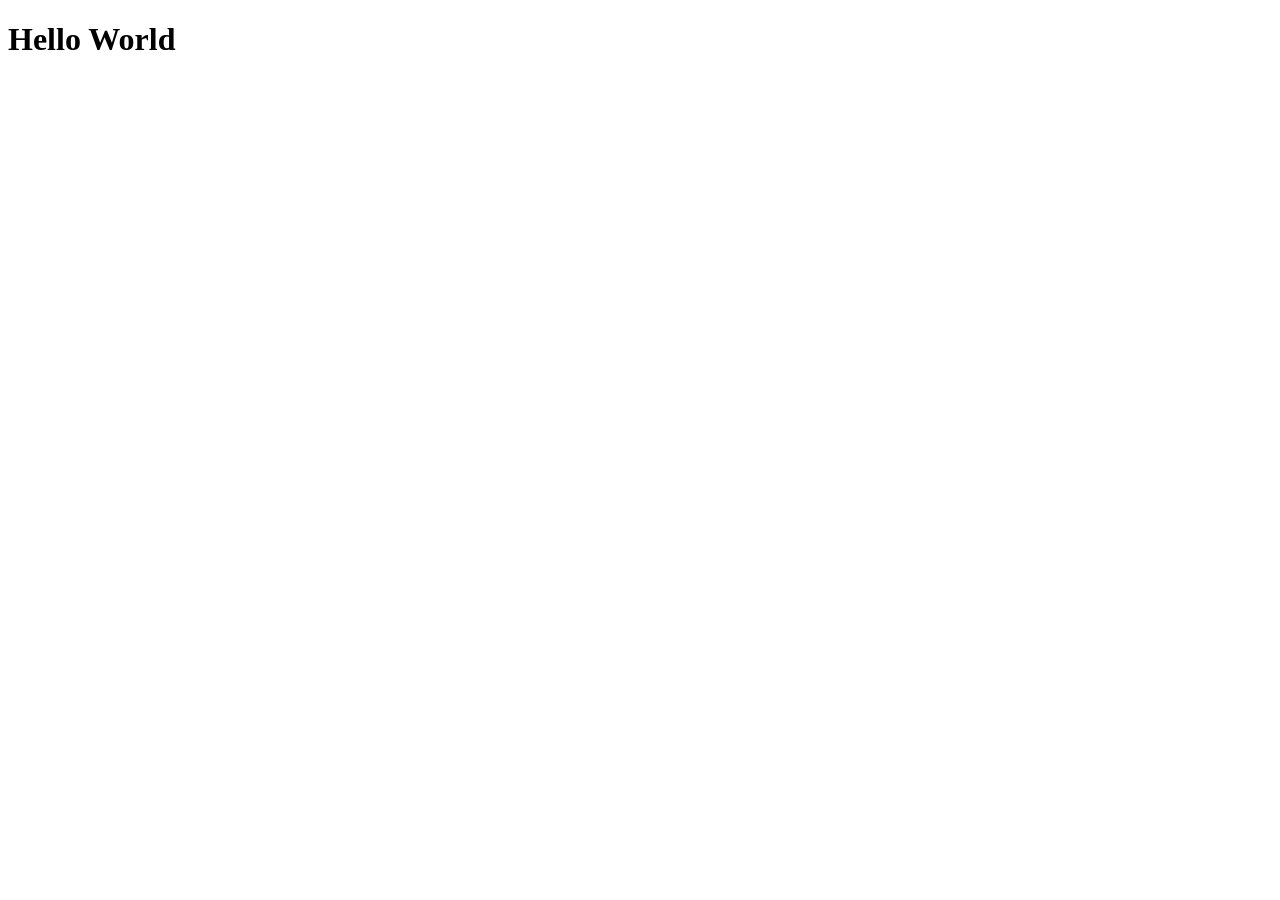
==== index.html @ f977ec52 "init" ====
<!DOCTYPE html>
<html lang="zh-CN">
<head>
    <meta charset="UTF-8">
    <meta name="viewport" content="width=device-width, initial-scale=1.0">
    <title>Document</title>
</head>
<body>
    <h1>Hello World</h1>
</body>
</html>
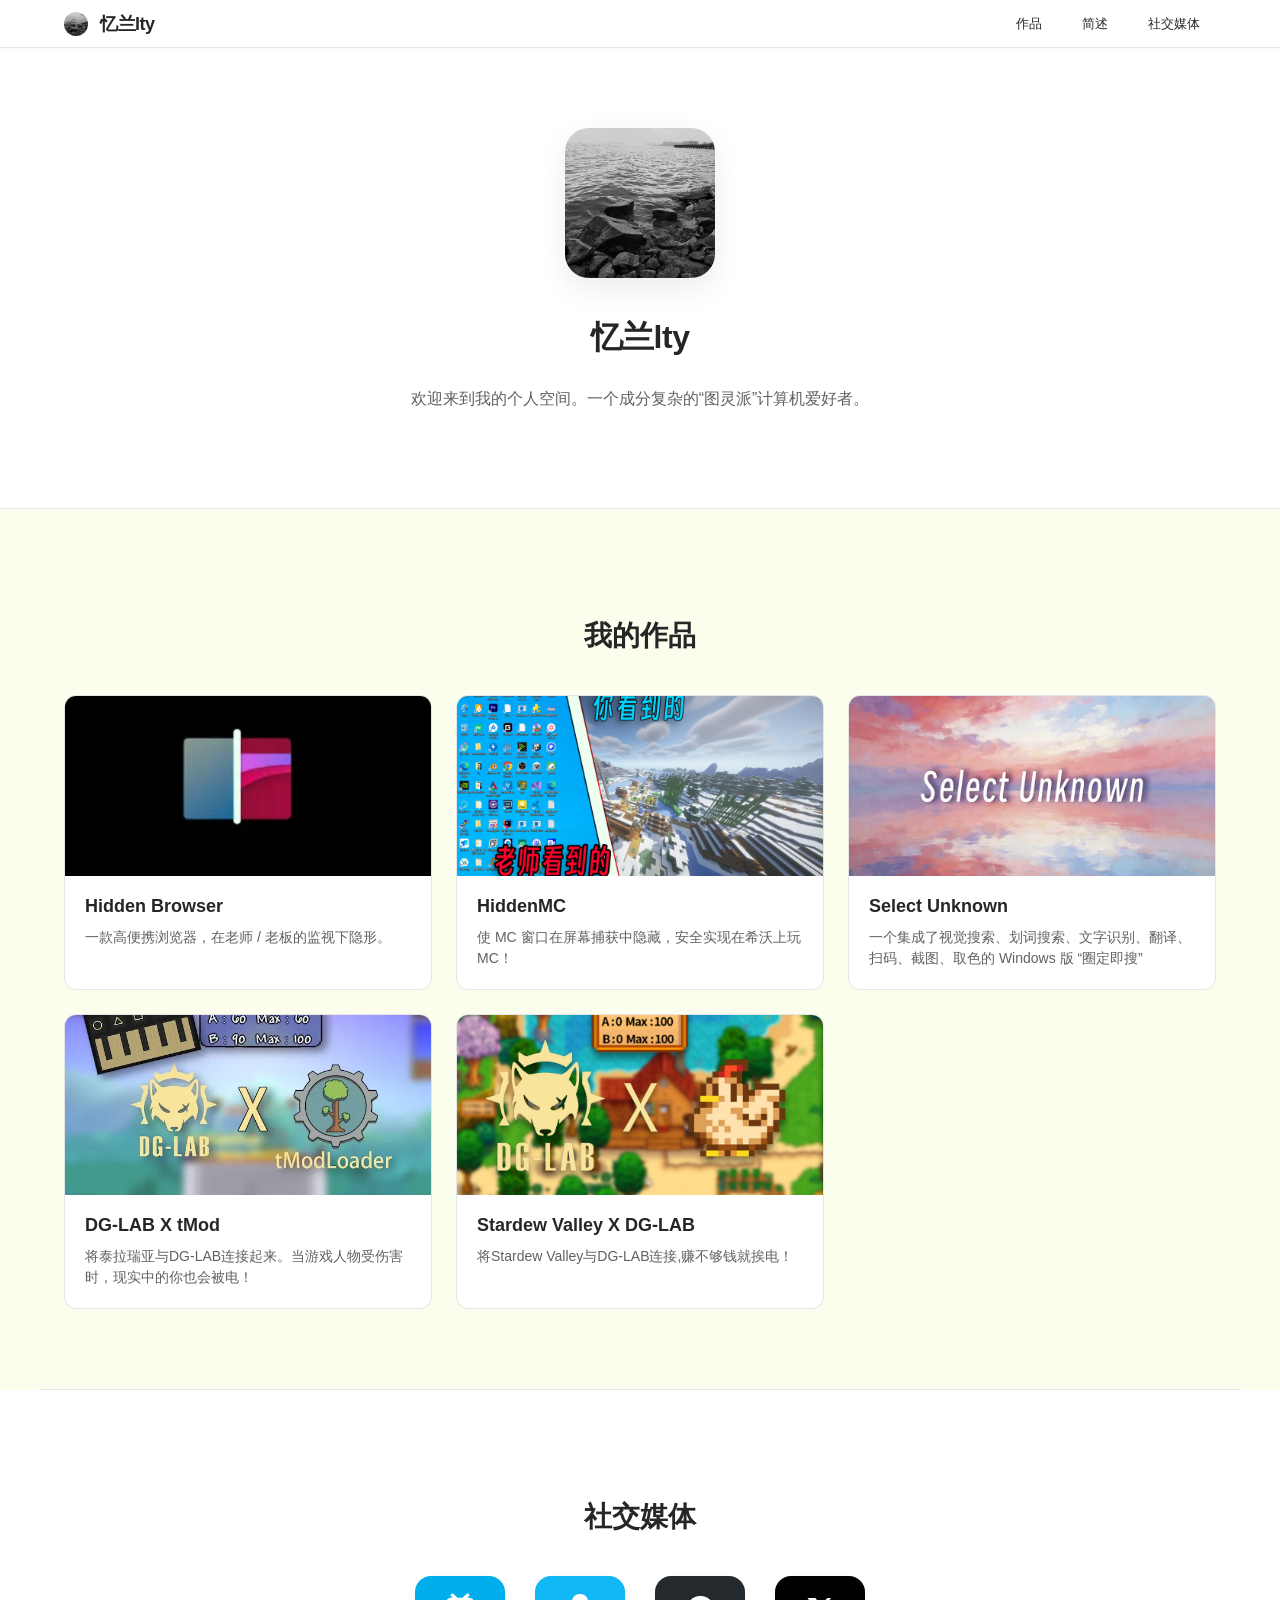
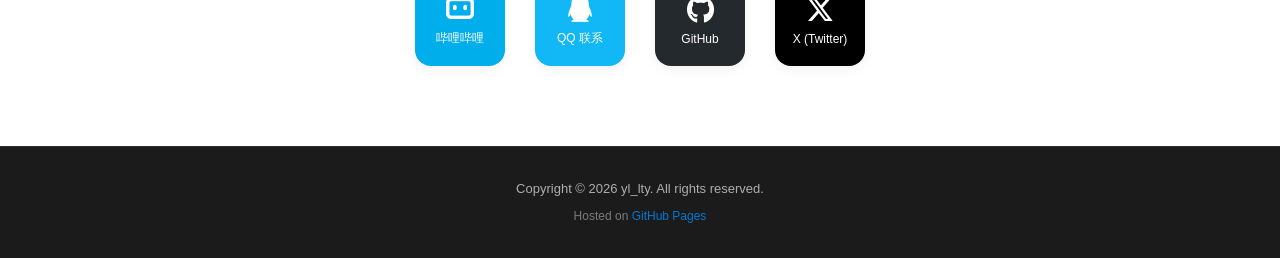
==== commit cfa0822a: "基本完成个人站" ====
--- a/index.html
+++ b/index.html
@@ -1,11 +1,323 @@
 <!DOCTYPE html>
 <html lang="zh-CN">
+
 <head>
     <meta charset="UTF-8">
     <meta name="viewport" content="width=device-width, initial-scale=1.0">
-    <title>Document</title>
+    <title>忆兰lty 的个人站</title>
+    <link rel="stylesheet" href="https://cdnjs.cloudflare.com/ajax/libs/font-awesome/6.4.0/css/all.min.css">
+    <style>
+        /* ========================================================
+           1. 基础布局与大厂规范
+           ======================================================== */
+        html, body {
+            margin: 0;
+            padding: 0;
+            height: 100%; 
+            font-family: "Segoe UI", SegoeUI, "Microsoft YaHei", Arial, sans-serif;
+            background-color: #fbfeed; /* 轻微偏象牙白/暖色，符合个人站温馨大气的氛围 */
+            color: #262626;
+            scroll-behavior: smooth; /* ✨ 核心：让点击顶栏按钮时的滚动变成平滑滚动 */
+        }
+
+        body {
+            padding-top: 48px; /* 为顶部的固定导航栏预留空间 */
+            box-sizing: border-box;
+            display: flex;
+            flex-direction: column;
+        }
+
+        .main-wrapper {
+            flex: 1 0 auto; 
+            display: flex;
+            flex-direction: column;
+            align-items: center;
+        }
+
+        .footer-wrapper {
+            flex-shrink: 0; 
+        }
+
+        /* 公共区域块样式 */
+        .section {
+            width: 100%;
+            max-width: 1200px; /* 限制最大宽度，大屏下居中显示 */
+            padding: 80px 24px; /* 留出充足的上下间距，尽显大气 */
+            box-sizing: border-box;
+            border-bottom: 1px solid #e5e5e5;
+        }
+
+        .section-title {
+            font-size: 28px;
+            font-weight: 600;
+            margin-bottom: 40px;
+            text-align: center;
+            position: relative;
+        }
+
+        /* ========================================================
+           2. 简述区域 (About) - 大头像与欢迎语
+           ======================================================== */
+        #about {
+            display: flex;
+            flex-direction: column;
+            align-items: center;
+            text-align: center;
+            background-color: #ffffff; /* 错落排版：白色与浅色交替 */
+            max-width: 100%;
+        }
+
+        .profile-container {
+            margin-bottom: 24px;
+        }
+
+        .profile-avatar {
+            width: 150px;       /* 大号头像尺寸 */
+            height: 150px;
+            object-fit: cover;
+            border-radius: 24px; /* ✨ 圆角效果，而非纯圆 */
+            box-shadow: 0 10px 30px rgba(0, 0, 0, 0.08); /* 微微的现代高级阴影 */
+            transition: transform 0.3s ease;
+        }
+
+        .profile-avatar:hover {
+            transform: scale(1.05); /* 鼠标悬停微放大动画 */
+        }
+
+        .profile-name {
+            font-size: 32px;
+            font-weight: 700;
+            margin: 10px 0;
+            letter-spacing: -0.5px;
+        }
+
+        .profile-bio {
+            font-size: 16px;
+            color: #616161;
+            max-width: 600px;
+            line-height: 1.6;
+        }
+
+        /* ========================================================
+           3. 作品区域 (Works) - 卡片式响应式布局
+           ======================================================== */
+        .works-grid {
+            display: grid;
+            /* 自动适应屏幕宽度排列卡片：最小280px，最大撑满 */
+            grid-template-columns: repeat(auto-fill, minmax(280px, 1fr)); 
+            gap: 24px;
+            width: 100%;
+        }
+
+        /* 作品卡片样式：易于直接复制添加 */
+        .work-card {
+            background: #ffffff;
+            border: 1px solid #e5e5e5;
+            border-radius: 12px;
+            overflow: hidden;
+            transition: all 0.3s cubic-bezier(0.16, 1, 0.3, 1);
+            text-decoration: none;
+            color: inherit;
+            display: flex;
+            flex-direction: column;
+        }
+
+        /* 鼠标悬停卡片浮起与微光阴影 */
+        .work-card:hover {
+            transform: translateY(-4px);
+            box-shadow: 0 12px 24px rgba(0,0,0,0.06);
+            border-color: #d2d2d2;
+        }
+
+        .work-img {
+            width: 100%;
+            height: 180px;
+            object-fit: cover;
+            background-color: #f3f3f3;
+        }
+
+        .work-info {
+            padding: 20px;
+            display: flex;
+            flex-direction: column;
+            flex-grow: 1;
+        }
+
+        .work-title {
+            font-size: 18px;
+            font-weight: 600;
+            margin: 0 0 10px 0;
+        }
+
+        .work-desc {
+            font-size: 14px;
+            color: #616161;
+            line-height: 1.5;
+            margin: 0;
+            flex-grow: 1;
+        }
+
+        /* ========================================================
+           4. 社交媒体区域 (Social)
+           ======================================================== */
+        #social {
+            background-color: #ffffff;
+            max-width: 100%;
+        }
+        
+        .social-container {
+            display: flex;
+            justify-content: center;
+            gap: 30px;
+            flex-wrap: wrap;
+        }
+
+        /* 社交媒体方块按钮 */
+        .social-btn {
+            display: flex;
+            flex-direction: column;
+            align-items: center;
+            justify-content: center;
+            width: 90px;
+            height: 90px;
+            border-radius: 16px; /* ✨ 圆角图标容器 */
+            text-decoration: none;
+            color: #ffffff;
+            font-size: 28px;
+            transition: all 0.2s ease;
+            box-shadow: 0 4px 12px rgba(0,0,0,0.05);
+        }
+
+        .social-btn span {
+            font-size: 12px;
+            margin-top: 8px;
+            font-weight: 500;
+        }
+
+        .social-btn:hover {
+            transform: translateY(-3px);
+            box-shadow: 0 8px 20px rgba(0,0,0,0.15);
+        }
+
+        /* 各大社交平台专属VI颜色 */
+        .btn-bilibili { background-color: #00aeec; }
+        .btn-qq { background-color: #12b7f5; }
+        .btn-github { background-color: #24292e; }
+        .btn-x { background-color: #000000; }
+
+    </style>
 </head>
+
 <body>
-    <h1>Hello World</h1>
+    <div id="header-placeholder"></div>
+
+    <div class="main-wrapper">
+        
+        <section id="about" class="section">
+            <div class="profile-container">
+                <img src="/yllty.webp" alt="忆兰lty" class="profile-avatar">
+            </div>
+            <h2 class="profile-name">忆兰lty</h2>
+            <p class="profile-bio">
+                欢迎来到我的个人空间。一个成分复杂的“图灵派”计算机爱好者。
+            </p>
+        </section>
+
+        <section id="works" class="section">
+            <h3 class="section-title">我的作品</h3>
+            
+            <div class="works-grid">
+                
+                <a href="https://hiddenbrowser.yllty.de/" class="work-card">
+                    <img src="/res/hb.webp" alt="作品封面" class="work-img">
+                    <div class="work-info">
+                        <h4 class="work-title">Hidden Browser</h4>
+                        <p class="work-desc">一款高便携浏览器，在老师 / 老板的监视下隐形。</p>
+                    </div>
+                </a>
+
+                <a href="https://pan.quark.cn/s/fc72f1df830a" class="work-card">
+                    <img src="/res/hiddenmc.webp" alt="作品封面" class="work-img">
+                    <div class="work-info">
+                        <h4 class="work-title">HiddenMC</h4>
+                        <p class="work-desc">使 MC 窗口在屏幕捕获中隐藏，安全实现在希沃上玩 MC！</p>
+                    </div>
+                </a>
+
+                <a href="https://github.com/ylLty/SelectUnknown" class="work-card">
+                    <img src="/res/su.webp" alt="作品封面" class="work-img">
+                    <div class="work-info">
+                        <h4 class="work-title">Select Unknown</h4>
+                        <p class="work-desc">一个集成了视觉搜索、划词搜索、文字识别、翻译、扫码、截图、取色的 Windows 版 “圈定即搜”</p>
+                    </div>
+                </a>
+
+                <a href="https://steamcommunity.com/sharedfiles/filedetails/?id=3542577337" class="work-card">
+                    <img src="/res/dglabtmod.webp" alt="作品封面" class="work-img">
+                    <div class="work-info">
+                        <h4 class="work-title">DG-LAB X tMod</h4>
+                        <p class="work-desc">将泰拉瑞亚与DG-LAB连接起来。当游戏人物受伤害时，现实中的你也会被电！</p>
+                    </div>
+                </a>
+
+                <a href="https://www.nexusmods.com/stardewvalley/mods/38092" class="work-card">
+                    <img src="/res/Stardew-Valley-X-DG-LAB.webp" alt="作品封面" class="work-img">
+                    <div class="work-info">
+                        <h4 class="work-title">Stardew Valley X DG-LAB</h4>
+                        <p class="work-desc">将Stardew Valley与DG-LAB连接,赚不够钱就挨电！</p>
+                    </div>
+                </a>
+
+            </div>
+        </section>
+
+        <section id="social" class="section" style="border-bottom: none;">
+            <h3 class="section-title">社交媒体</h3>
+            
+            <div class="social-container">
+                <a href="https://space.bilibili.com/474686923" target="_blank" class="social-btn btn-bilibili">
+                    <i class="fa-brands fa-bilibili"></i>
+                    <span>哔哩哔哩</span>
+                </a>
+                <a href="mqqapi://card/show_pslcard?src_type=internal&version=1&uin=1394117353&card_type=person&source=qrcode" target="_blank" class="social-btn btn-qq">
+                    <i class="fa-brands fa-qq"></i>
+                    <span>QQ 联系</span>
+                </a>
+                <a href="https://github.com/ylLty" target="_blank" class="social-btn btn-github">
+                    <i class="fa-brands fa-github"></i>
+                    <span>GitHub</span>
+                </a>
+                <a href="https://x.com/lty_yl98238" target="_blank" class="social-btn btn-x">
+                    <i class="fa-brands fa-x-twitter"></i>
+                    <span>X (Twitter)</span>
+                </a>
+            </div>
+        </section>
+
+    </div>
+
+    <div id="footer-placeholder" class="footer-wrapper"></div>
+
+    <script>
+        document.addEventListener("DOMContentLoaded", () => {
+            function loadComponent(elementId, fileUrl) {
+                fetch(fileUrl)
+                    .then(response => response.text())
+                    .then(data => {
+                        const element = document.getElementById(elementId);
+                        if (element) {
+                            element.innerHTML = data;
+                        } else {
+                            console.error(`未找到 ID 为 ${elementId} 的占位标签`);
+                        }
+                    })
+                    .catch(error => console.error('加载组件失败:', error));
+            }
+
+            loadComponent('header-placeholder', 'header.txt');
+            loadComponent('footer-placeholder', 'footer.txt');
+        });
+    </script>
 </body>
+
 </html>
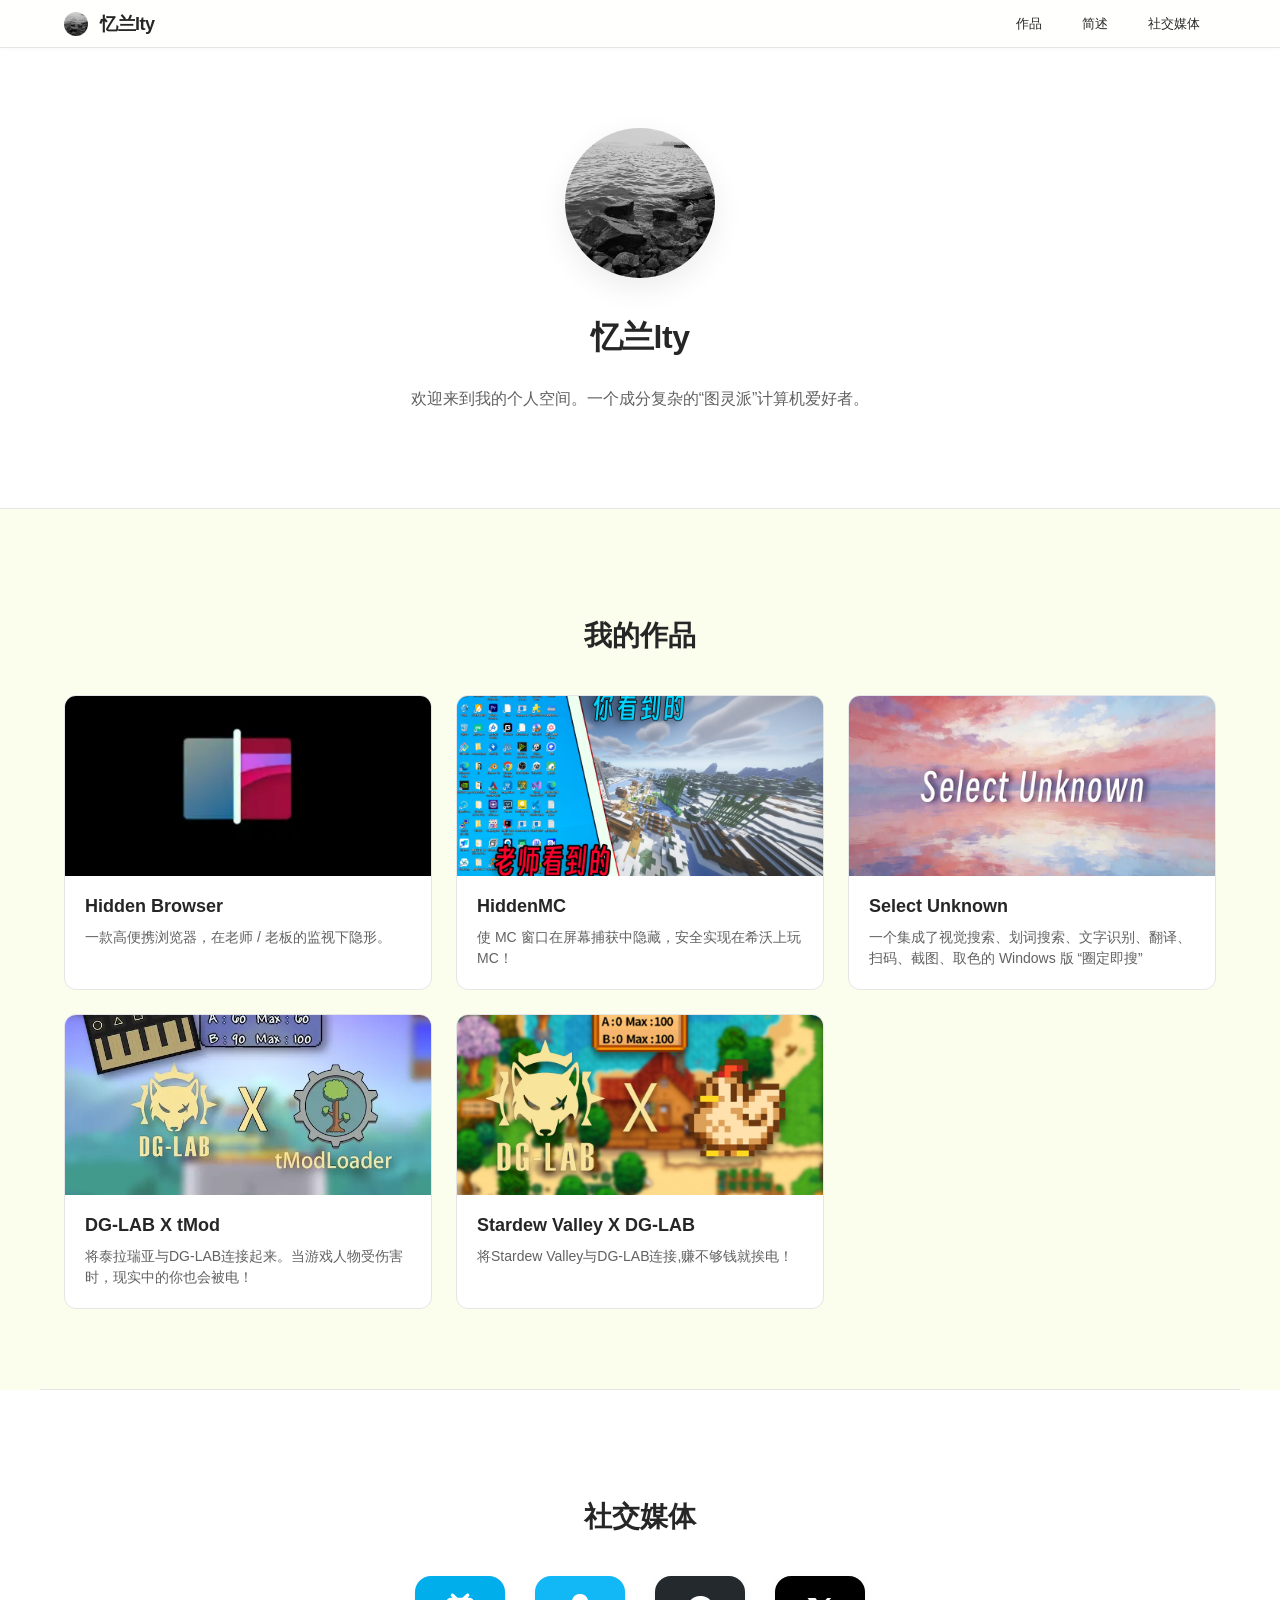
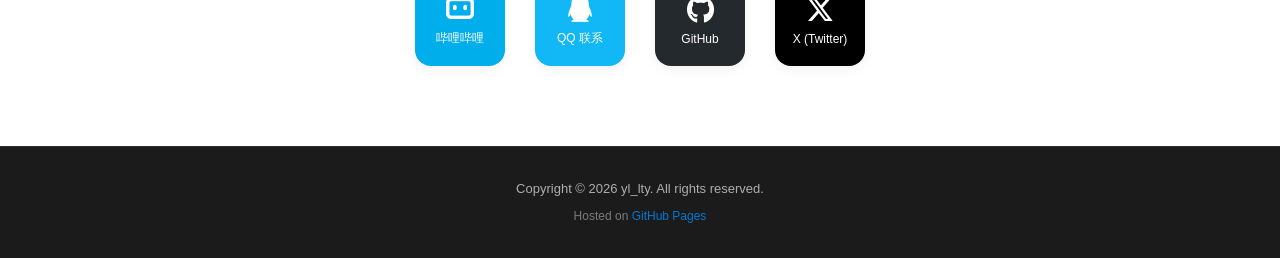
==== commit ffff3ea2: "将头像改为圆形" ====
--- a/index.html
+++ b/index.html
@@ -75,7 +75,7 @@
             width: 150px;       /* 大号头像尺寸 */
             height: 150px;
             object-fit: cover;
-            border-radius: 24px; /* ✨ 圆角效果，而非纯圆 */
+            border-radius: 50%; /* ✨ 圆角效果，而非纯圆 */
             box-shadow: 0 10px 30px rgba(0, 0, 0, 0.08); /* 微微的现代高级阴影 */
             transition: transform 0.3s ease;
         }
